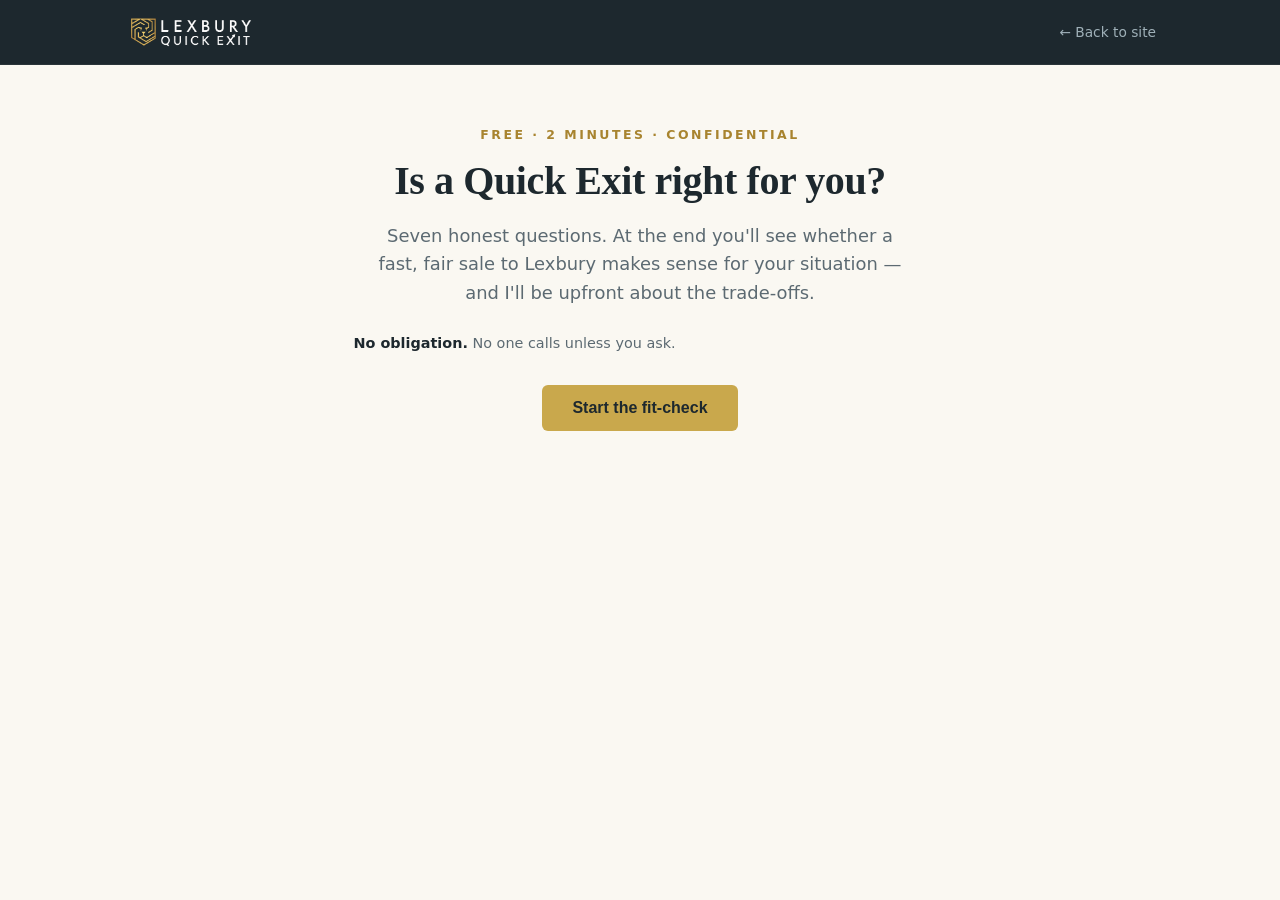
==== assessment.html @ 6c4a0f42 "Initial quickexit.ca site — buyer-focused seller front door Homepage, 7-question Quick Exit fit-chec" ====
<!DOCTYPE html>
<html lang="en">
<head>
<meta charset="UTF-8">
<meta name="viewport" content="width=device-width, initial-scale=1.0">
<title>Quick Exit Fit-Check | Lexbury Quick Exit</title>
<meta name="description" content="A free, 2-minute, confidential fit-check. Seven questions to see whether a fast, fair sale to Lexbury makes sense for your Alberta business. No obligation.">
<link rel="icon" href="/favicon.png">
<link rel="apple-touch-icon" href="/apple-touch-icon.png">
<style>
:root{
  --navy:#1D282E; --navy-2:#26343d; --navy-3:#31424c;
  --gold:#C9A84C; --gold-lt:#e0c982; --gold-deep:#a8842f;
  --cream:#faf8f2; --paper:#ffffff; --ink:#2b3840; --muted:#5c6a72; --line:#e7e2d6;
  --good:#2d7a4f; --good-bg:#e8f5ee;
  --serif:Georgia,'Times New Roman',serif;
  --sans:system-ui,-apple-system,'Segoe UI',Roboto,Helvetica,Arial,sans-serif;
}
*{box-sizing:border-box;margin:0;padding:0;}
html{scroll-behavior:smooth;}
body{font-family:var(--sans);color:var(--ink);background:var(--cream);line-height:1.6;-webkit-font-smoothing:antialiased;}
a{color:inherit;}
img{max-width:100%;display:block;}
.wrap{max-width:720px;margin:0 auto;padding:0 24px;}

.nav{position:sticky;top:0;z-index:50;background:var(--navy);border-bottom:1px solid rgba(255,255,255,.06);}
.nav .inner{max-width:1080px;margin:0 auto;padding:14px 24px;display:flex;align-items:center;justify-content:space-between;}
.nav .logo{height:36px;width:auto;}
.nav a.back{color:#9fb0b8;text-decoration:none;font-size:.86rem;}
.nav a.back:hover{color:#fff;}

.btn{display:inline-block;font-weight:700;font-size:1rem;padding:14px 30px;border-radius:6px;text-decoration:none;cursor:pointer;border:none;transition:transform .1s,background .15s;}
.btn:hover{transform:translateY(-1px);}
.btn-gold{background:var(--gold);color:var(--navy);}
.btn-gold:hover{background:var(--gold-lt);}
.btn-ghost{background:transparent;color:var(--navy);border:1px solid var(--line);}
.btn:disabled{opacity:.4;cursor:not-allowed;transform:none;}

/* intro */
#hero-section{text-align:center;padding:60px 0 40px;}
#hero-section .eyebrow{color:var(--gold-deep);font-size:.78rem;letter-spacing:.2em;text-transform:uppercase;font-weight:700;margin-bottom:14px;}
#hero-section h1{font-family:var(--serif);font-size:2.5rem;color:var(--navy);line-height:1.12;letter-spacing:-.4px;}
#hero-section p{color:var(--muted);font-size:1.12rem;margin:18px auto 6px;max-width:46ch;}
#hero-section .meta{color:var(--muted);font-size:.9rem;margin:24px 0 30px;}
#hero-section .meta b{color:var(--navy);}

/* questions */
.section{display:none;padding:36px 0 70px;}
.section.active{display:block;}
.progress{height:5px;background:var(--line);border-radius:100px;overflow:hidden;margin-bottom:6px;}
.progress-fill{height:100%;background:var(--gold);width:14%;transition:width .35s ease;}
.progress-label{font-size:.78rem;color:var(--muted);letter-spacing:.06em;text-transform:uppercase;font-weight:700;margin-bottom:28px;}
.question-number{color:var(--gold-deep);font-size:.76rem;letter-spacing:.14em;text-transform:uppercase;font-weight:700;margin-bottom:8px;}
.question-text{font-family:var(--serif);font-size:1.7rem;color:var(--navy);line-height:1.25;letter-spacing:-.3px;}
.question-context{color:var(--muted);font-size:1rem;margin:10px 0 24px;}
.options{display:flex;flex-direction:column;gap:10px;}
.option{background:var(--paper);border:1.5px solid var(--line);border-radius:10px;padding:15px 18px;display:flex;gap:14px;align-items:flex-start;cursor:pointer;transition:border-color .12s,background .12s;}
.option:hover{border-color:var(--gold-lt);}
.option.selected{border-color:var(--gold);background:#fffaf0;}
.option-radio{flex:none;width:20px;height:20px;border-radius:50%;border:2px solid var(--line);margin-top:2px;position:relative;transition:border-color .12s;}
.option.selected .option-radio{border-color:var(--gold);}
.option.selected .option-radio::after{content:"";position:absolute;inset:3px;border-radius:50%;background:var(--gold);}
.option-content h4{font-size:1.02rem;color:var(--navy);font-weight:650;}
.option-content p{font-size:.88rem;color:var(--muted);margin-top:2px;}
.q-nav{display:flex;justify-content:space-between;align-items:center;margin-top:28px;}
#btn-back{background:none;border:none;color:var(--muted);font-size:.95rem;cursor:pointer;font-weight:600;}
#btn-back:hover{color:var(--navy);}

/* results */
#section-results{text-align:center;}
.res-eyebrow{color:var(--gold-deep);font-size:.78rem;letter-spacing:.2em;text-transform:uppercase;font-weight:700;margin-bottom:12px;}
.res-title{font-family:var(--serif);font-size:2rem;color:var(--navy);margin-bottom:26px;}
.meter{max-width:440px;margin:0 auto 8px;}
.meter-track{height:12px;background:var(--line);border-radius:100px;overflow:hidden;}
.meter-fill{height:100%;width:0;border-radius:100px;transition:width 1s ease;background:var(--gold);}
.meter-fill.high{background:var(--good);} .meter-fill.high-mid{background:#3f9e6a;}
.meter-fill.medium{background:var(--gold);} .meter-fill.low{background:#c98b3a;}
.meter-row{display:flex;justify-content:space-between;align-items:baseline;max-width:440px;margin:10px auto 4px;}
.meter-label{font-family:var(--serif);font-size:1.3rem;color:var(--navy);font-weight:700;}
.meter-desc{color:var(--muted);font-size:.98rem;max-width:44ch;margin:0 auto 30px;}
.recommendation{border-radius:12px;padding:24px 26px;margin:0 auto 28px;max-width:560px;text-align:left;}
.recommendation.lexbury-fit{background:var(--good-bg);border:1px solid #b8ddc8;}
.recommendation.maxexit-fit{background:#fdf6e6;border:1px solid #e8d5a0;}
.rec-title{font-family:var(--serif);font-size:1.35rem;color:var(--navy);margin-bottom:8px;}
.rec-body{color:var(--ink);font-size:1rem;}
.rec-body a{color:var(--gold-deep);font-weight:600;}
.results-cta{background:var(--navy);color:#fff;border-radius:14px;padding:36px 30px;max-width:560px;margin:0 auto;}
.results-cta h3{font-family:var(--serif);font-size:1.5rem;margin-bottom:8px;}
.results-cta p{color:#c3cdd0;font-size:1rem;margin-bottom:22px;}
.restart{margin-top:26px;}
.restart button{background:none;border:none;color:var(--muted);font-size:.9rem;cursor:pointer;text-decoration:underline;}

@media(max-width:600px){
  #hero-section h1{font-size:2rem;}
  .question-text{font-size:1.4rem;}
  .res-title{font-size:1.6rem;}
  .nav .logo{height:30px;}
}
</style>
</head>
<body>

<nav class="nav">
  <div class="inner">
    <a href="/"><img class="logo" src="/qe-logo-white.png" alt="Lexbury Quick Exit"></a>
    <a class="back" href="/">&larr; Back to site</a>
  </div>
</nav>

<div class="wrap">

  <!-- INTRO -->
  <div id="hero-section">
    <div class="eyebrow">Free &middot; 2 minutes &middot; Confidential</div>
    <h1>Is a Quick Exit right for you?</h1>
    <p>Seven honest questions. At the end you'll see whether a fast, fair sale to Lexbury makes sense for your situation &mdash; and I'll be upfront about the trade-offs.</p>
    <p class="meta"><b>No obligation.</b> No one calls unless you ask.</p>
    <button class="btn btn-gold" onclick="startAssessment()">Start the fit-check</button>
  </div>

  <!-- QUESTIONS -->
  <div id="section-questions" class="section">
    <div class="progress"><div class="progress-fill" id="progress-fill"></div></div>
    <div class="progress-label">Question <span id="q-current">1</span> of 7</div>
    <div id="question-area"></div>
    <div class="q-nav">
      <button id="btn-back" onclick="prevQuestion()">&larr; Back</button>
      <button class="btn btn-gold" id="btn-next" onclick="nextQuestion()" disabled>Continue</button>
    </div>
  </div>

  <!-- RESULTS -->
  <div id="section-results" class="section">
    <div class="res-eyebrow">Your fit-check</div>
    <div class="res-title">Here's where you stand</div>
    <div class="meter">
      <div class="meter-track"><div class="meter-fill" id="readiness-fill"></div></div>
    </div>
    <div class="meter-row" style="justify-content:center;"><div class="meter-label" id="readiness-label">&nbsp;</div></div>
    <div class="meter-desc" id="readiness-desc"></div>
    <div id="recommendation"></div>
    <div class="results-cta" id="results-cta"></div>
    <div class="restart"><button onclick="restartAssessment()">Start over</button></div>
  </div>

</div>

<script>
const BOOK_URL = '/book-call';
const BOOK_DIRECT = 'https://calendar.proton.me/u/17/bookings#VAb2qrhLZLc4ts9JZMKcKnargUFO0wmliVm9OxoDvrg=';
const BOOK_LINK = 'https://maxexit.ca/book';

const questions = [
  { id:'business_model', number:'Question 1', text:'What type of business do you operate?',
    context:'This helps us understand your industry and how deals are typically structured in your space.',
    options:[
      {label:'Franchisor, Royalty, or Recurring Revenue',value:'recurring',readiness:8,margin:'strong'},
      {label:'Specialty Healthcare',value:'healthcare',readiness:7,margin:'solid'},
      {label:'Online Education, E-commerce',value:'ecommerce',readiness:6,margin:'solid'},
      {label:'Wholesale, Specialty Manufacturing, Niche Services',value:'wholesale-mfg',readiness:7,margin:'solid'},
      {label:'Specialty Trade (Plumbing, Electrical, HVAC)',value:'trades',readiness:6,margin:'modest'},
      {label:'Home Services (Landscaping, Snow, Power-washing)',value:'home-services',readiness:5,margin:'modest'},
      {label:'Automotive (Repair, Detail, Car-wash)',value:'auto',readiness:5,margin:'modest'},
      {label:'Construction Services',value:'construction',readiness:5,margin:'modest'},
      {label:'Retail',value:'retail',readiness:4,margin:'low'},
      {label:'General Contracting, Trucking & Transport',value:'contracting',readiness:4,margin:'low'},
      {label:'Professional Services (Legal, Accounting, Engineering)',value:'professional',readiness:6,margin:'solid'},
      {label:'Other',value:'other',readiness:5,margin:'modest'}
    ]},
  { id:'revenue', number:'Question 2', text:"What's your approximate annual revenue?",
    context:'A rough range is fine. We focus on Alberta businesses with $500K+ in revenue.',
    options:[
      {label:'Under $500K',desc:'Early stage or lifestyle business',value:'under500k',readiness:3,fit:'small'},
      {label:'$500K – $1M',value:'500k-1m',readiness:6,fit:'yes'},
      {label:'$1M – $3M',value:'1m-3m',readiness:8,fit:'yes'},
      {label:'$3M – $5M',value:'3m-5m',readiness:9,fit:'yes'},
      {label:'$5M+',value:'5m+',readiness:9,fit:'yes'}
    ]},
  { id:'years_in_business', number:'Question 3', text:'How long has the business been operating?',
    context:'Longevity matters. A business that has survived cycles and changes carries more weight.',
    options:[
      {label:'Less than 5 years',desc:'Still establishing a track record',value:'under5',readiness:4},
      {label:'5 to 10 years',desc:'Proven through at least one cycle',value:'5-10',readiness:6},
      {label:'10 to 20 years',desc:'Well established with staying power',value:'10-20',readiness:7},
      {label:'20 to 30 years',desc:'A generation of durability',value:'20-30',readiness:8},
      {label:'30+ years',desc:'The Lindy Effect — built to last',value:'30plus',readiness:9}
    ]},
  { id:'dependency', number:'Question 4', text:'How dependent is the business on you personally?',
    context:'This affects transition timelines and how we structure the handover.',
    options:[
      {label:'Very involved in day-to-day and key decisions',desc:'It relies heavily on my presence and judgment',value:'high',readiness:5},
      {label:'A key manager handles a lot',desc:"I'm important, but it runs without me day-to-day",value:'medium',readiness:6},
      {label:'Strong team in place',desc:'The business operates independently',value:'low',readiness:9}
    ]},
  { id:'priority', number:'Question 5', text:'What matters most to you in this deal?',
    context:"Pick the one that's most important. There are always trade-offs.",
    options:[
      {label:'Speed',desc:'Get this done as fast as possible',value:'speed',urgency:3,flex:4},
      {label:'Total price',desc:'I want the highest number, even if it takes longer',value:'price',flex:1},
      {label:'A clean break',desc:'Walk away — no strings, no earn-outs',value:'clean',flex:5},
      {label:'Taking care of my people',desc:'I need to know my employees are looked after',value:'employees',flex:4}
    ]},
  { id:'timeline', number:'Question 6', text:'How quickly do you need to be out?',
    context:"There's no wrong answer. This helps us understand what kind of deal makes sense.",
    options:[
      {label:'As soon as possible',desc:'Weeks, not months',value:'asap',urgency:10,flex:2},
      {label:'1 to 3 months',desc:'Soon, but not tomorrow',value:'1-3mo',urgency:7,flex:4},
      {label:'3 to 6 months',desc:'Some runway, but a firm deadline',value:'3-6mo',urgency:4,flex:6},
      {label:'6+ months',desc:'Flexible, exploring my options',value:'6mo+',urgency:2,flex:9}
    ]},
  { id:'driver', number:'Question 7', text:"What's behind your decision to exit?",
    context:'No judgment. Understanding your situation helps us move at the right speed.',
    options:[
      {label:'Health concerns',desc:'Personal or family health driving the timeline',value:'health',urgency:9,flex:4},
      {label:'Burnout',desc:"You've given everything and you're done",value:'burnout',urgency:7,flex:3},
      {label:'Partnership or family dispute',desc:'Divorce, partner conflict, or ownership disagreement',value:'dispute',urgency:8,flex:3},
      {label:'Financial pressure',desc:'Debt, cash flow issues, or creditor timelines',value:'financial',urgency:9,flex:5},
      {label:'Retirement',desc:'Ready to move on to the next chapter',value:'retirement',urgency:5,flex:3},
      {label:'Something else',desc:'A reason not listed here',value:'other',urgency:5,flex:3}
    ]}
];

let currentQ = 0, answers = {};

function startAssessment(){
  document.getElementById('hero-section').style.display='none';
  document.getElementById('section-questions').classList.add('active');
  renderQuestion(); window.scrollTo({top:0,behavior:'smooth'});
}
function renderQuestion(){
  const q=questions[currentQ], selected=answers[q.id];
  document.getElementById('q-current').textContent=currentQ+1;
  document.getElementById('progress-fill').style.width=((currentQ+1)/questions.length*100)+'%';
  document.getElementById('btn-back').style.visibility=currentQ===0?'hidden':'visible';
  const isLast=currentQ===questions.length-1, btn=document.getElementById('btn-next');
  btn.textContent=isLast?'See my results':'Continue'; btn.disabled=selected===undefined;
  let html='<div class="question-number">'+q.number+'</div>';
  html+='<div class="question-text">'+q.text+'</div>';
  html+='<div class="question-context">'+q.context+'</div><div class="options">';
  q.options.forEach(function(opt,i){
    html+='<div class="option'+(selected===i?' selected':'')+'" onclick="selectOption('+i+')">';
    html+='<div class="option-radio"></div><div class="option-content"><h4>'+opt.label+'</h4>';
    if(opt.desc) html+='<p>'+opt.desc+'</p>';
    html+='</div></div>';
  });
  html+='</div>'; document.getElementById('question-area').innerHTML=html;
}
function selectOption(i){ answers[questions[currentQ].id]=i; document.getElementById('btn-next').disabled=false; renderQuestion(); }
function nextQuestion(){ if(currentQ<questions.length-1){ currentQ++; renderQuestion(); window.scrollTo({top:0,behavior:'smooth'}); } else showResults(); }
function prevQuestion(){ if(currentQ>0){ currentQ--; renderQuestion(); } }

function showResults(){
  document.getElementById('section-questions').classList.remove('active');
  document.getElementById('section-results').classList.add('active');

  let urgency=0,readiness=0,flexibility=0,cU=0,cR=0,cF=0;
  questions.forEach(function(q){
    const idx=answers[q.id]; if(idx===undefined) return;
    const opt=q.options[idx];
    if(opt.urgency!==undefined){urgency+=opt.urgency;cU++;}
    if(opt.readiness!==undefined){readiness+=opt.readiness;cR++;}
    if(opt.flex!==undefined){flexibility+=opt.flex;cF++;}
  });
  const avgU=cU?urgency/cU:5, avgR=cR?readiness/cR:5, avgF=cF?flexibility/cF:5;
  const overall=avgU*0.3+avgR*0.35+avgF*0.35;
  const pct=Math.round(Math.min(overall*10,100));

  const fill=document.getElementById('readiness-fill'), label=document.getElementById('readiness-label'), desc=document.getElementById('readiness-desc');
  var barWidth;
  if(pct>=60){
    barWidth=85+Math.round((pct-60)/40*10);
    fill.className='meter-fill '+(pct>=75?'high':'high-mid'); label.textContent='Strong';
    desc.textContent='Your situation aligns well with how Lexbury works. We can likely move quickly.';
  } else if(pct>=35){
    barWidth=60+Math.round((pct-35)/25*20);
    fill.className='meter-fill medium'; label.textContent='Good';
    desc.textContent='There are a few things to work through, but a fast deal is realistic.';
  } else {
    barWidth=Math.max(25,Math.round(pct/35*55));
    fill.className='meter-fill low'; label.textContent='Early';
    desc.textContent='A deal is possible, but you may benefit from some preparation first.';
  }
  setTimeout(function(){ fill.style.width=barWidth+'%'; },200);

  const revOpt=questions[1].options[answers['revenue']];
  const tooSmall=revOpt && revOpt.fit==='small';
  const priorityOpt=questions[4].options[answers['priority']];
  const recDiv=document.getElementById('recommendation');
  const cta=document.getElementById('results-cta');

  if(tooSmall){
    recDiv.innerHTML='<div class="recommendation maxexit-fit"><div class="rec-title">You may be below our acquisition range</div><div class="rec-body">We typically buy Alberta businesses at $500K+ in revenue. That said, every situation is different — if you\'d like to talk it through, I\'m happy to. And you\'re welcome to my free book on what makes a business valuable.</div></div>';
    cta.innerHTML='<h3>Want to talk it through?</h3><p>No pressure, no obligation — just a straight conversation about your options.</p><a href="'+BOOK_URL+'" class="btn btn-gold">Book a call with Mike</a><p style="margin:14px 0 0;font-size:.85rem;color:#9fb0b8">Or grab the <a href="'+BOOK_LINK+'" style="color:var(--gold-lt)">free book</a>.</p>';
  } else if(avgF<2 && avgU<4){
    recDiv.innerHTML='<div class="recommendation maxexit-fit"><div class="rec-title">You may have room to get more than a fast sale gives</div><div class="rec-body">Based on your answers, you have time and you\'re focused on the highest price. A Quick Exit trades some price for speed and certainty — so if you\'re not in a hurry, you may do better taking your time. No pressure from me. Grab my <a href="'+BOOK_LINK+'">free book</a> on what makes a business valuable, and when you\'re ready to sell, I\'m your buyer.</div></div>';
    cta.innerHTML='<h3>No rush? Start with the book.</h3><p>Understand what drives your value first — it\'s free, and there\'s no catch.</p><a href="'+BOOK_LINK+'" class="btn btn-gold">Get the free book</a><p style="margin:14px 0 0;font-size:.85rem;color:#9fb0b8">Or <a href="'+BOOK_URL+'" style="color:var(--gold-lt)">talk to Mike anyway</a> — it\'s free.</p>';
  } else {
    let personal='';
    if(priorityOpt && priorityOpt.value==='employees') personal=' Your people matter in how we structure the transition — we take that seriously.';
    else if(priorityOpt && priorityOpt.value==='clean') personal=' We can structure for a clean break — no earn-outs, no consulting agreements, no looking back.';
    recDiv.innerHTML='<div class="recommendation lexbury-fit"><div class="rec-title">Lexbury looks like a good fit for your situation</div><div class="rec-body">You need to move, and we\'re built for exactly that. The deal won\'t be top-of-market — I\'m upfront about that — but it will be real, closeable, and done on your timeline.'+personal+' The next step is a 30-minute call with Mike.</div></div>';
    cta.innerHTML='<h3>Ready to have the conversation?</h3><p>No commitment, no pressure. A straight 30-minute talk about your situation and what we can do.</p><a href="'+BOOK_URL+'" class="btn btn-gold">Book a call with Mike</a>';
  }

  // ---- Lead tracking (fire-and-forget) → admin Quick Exit Leads ----
  try{
    var leadData={};
    questions.forEach(function(q){ var idx=answers[q.id]; if(idx!==undefined) leadData[q.id]=q.options[idx].value; });
    leadData.score_pct=pct;
    leadData.score_tier=(pct>=60)?'Strong':(pct>=35)?'Good':'Early';
    leadData.recommendation=tooSmall?'too_small':(avgF<2&&avgU<4)?'maxexit_redirect':'lexbury_fit';
    leadData.source=new URLSearchParams(window.location.search).get('src')||document.referrer||'';
    fetch('https://maxexit.ca/api/lexbury-lead',{method:'POST',headers:{'Content-Type':'application/json'},body:JSON.stringify(leadData)}).catch(function(){});
  }catch(e){}

  window.scrollTo({top:0,behavior:'smooth'});
}
function restartAssessment(){
  currentQ=0; answers={};
  document.getElementById('hero-section').style.display='';
  document.getElementById('section-questions').classList.remove('active');
  document.getElementById('section-results').classList.remove('active');
  window.scrollTo({top:0,behavior:'smooth'});
}
</script>
</body>
</html>
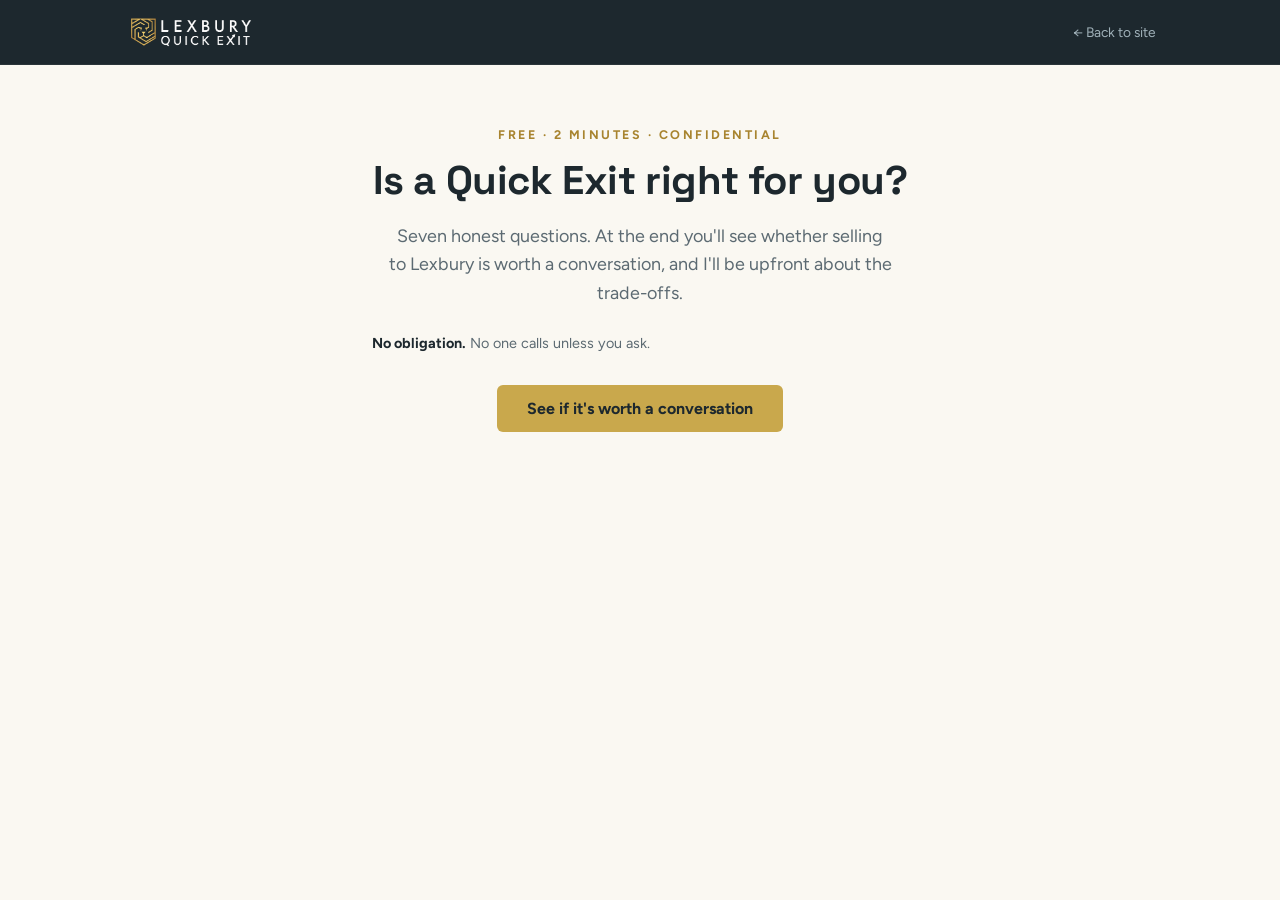
==== commit 9ba53557: "Polish for launch: worth-a-conversation reframe, Space Grotesk/Figtree fonts, Lexbury Investments he" ====
--- a/assessment.html
+++ b/assessment.html
@@ -3,20 +3,25 @@
 <head>
 <meta charset="UTF-8">
 <meta name="viewport" content="width=device-width, initial-scale=1.0">
-<title>Quick Exit Fit-Check | Lexbury Quick Exit</title>
-<meta name="description" content="A free, 2-minute, confidential fit-check. Seven questions to see whether a fast, fair sale to Lexbury makes sense for your Alberta business. No obligation.">
+<title>Worth a Conversation? | Lexbury Quick Exit</title>
+<meta name="description" content="A free, private, 2-minute check. Seven questions to see whether selling your Alberta business to Lexbury is worth a conversation. No obligation, and no one calls unless you ask.">
 <link rel="icon" href="/favicon.png">
 <link rel="apple-touch-icon" href="/apple-touch-icon.png">
+<link rel="preconnect" href="https://fonts.googleapis.com">
+<link rel="preconnect" href="https://fonts.gstatic.com" crossorigin>
+<link href="https://fonts.googleapis.com/css2?family=Space+Grotesk:wght@400;500;700&family=Figtree:wght@400;500;600;700&display=swap" rel="stylesheet">
 <style>
 :root{
   --navy:#1D282E; --navy-2:#26343d; --navy-3:#31424c;
   --gold:#C9A84C; --gold-lt:#e0c982; --gold-deep:#a8842f;
   --cream:#faf8f2; --paper:#ffffff; --ink:#2b3840; --muted:#5c6a72; --line:#e7e2d6;
   --good:#2d7a4f; --good-bg:#e8f5ee;
-  --serif:Georgia,'Times New Roman',serif;
-  --sans:system-ui,-apple-system,'Segoe UI',Roboto,Helvetica,Arial,sans-serif;
+  /* Option D typography (both sans): --serif = DISPLAY face, --sans = BODY face */
+  --serif:'Space Grotesk',system-ui,-apple-system,'Segoe UI',Roboto,Helvetica,Arial,sans-serif;
+  --sans:'Figtree',system-ui,-apple-system,'Segoe UI',Roboto,Helvetica,Arial,sans-serif;
 }
 *{box-sizing:border-box;margin:0;padding:0;}
+button{font-family:inherit;}
 html{scroll-behavior:smooth;}
 body{font-family:var(--sans);color:var(--ink);background:var(--cream);line-height:1.6;-webkit-font-smoothing:antialiased;}
 a{color:inherit;}
@@ -84,11 +89,30 @@
 .rec-title{font-family:var(--serif);font-size:1.35rem;color:var(--navy);margin-bottom:8px;}
 .rec-body{color:var(--ink);font-size:1rem;}
 .rec-body a{color:var(--gold-deep);font-weight:600;}
-.results-cta{background:var(--navy);color:#fff;border-radius:14px;padding:36px 30px;max-width:560px;margin:0 auto;}
+.results-cta{background:linear-gradient(rgba(29,40,46,.80), rgba(29,40,46,.90)), url('/hero-bg.jpg') center/cover no-repeat;color:#fff;border-radius:14px;padding:36px 30px;max-width:560px;margin:0 auto;}
 .results-cta h3{font-family:var(--serif);font-size:1.5rem;margin-bottom:8px;}
 .results-cta p{color:#c3cdd0;font-size:1rem;margin-bottom:22px;}
 .restart{margin-top:26px;}
 .restart button{background:none;border:none;color:var(--muted);font-size:.9rem;cursor:pointer;text-decoration:underline;}
+/* 5-step journey tracker */
+.journey{max-width:600px;margin:44px auto 0;padding-top:34px;border-top:1px solid var(--line);}
+.journey-head{text-align:center;font-size:.98rem;color:var(--muted);margin-bottom:26px;}
+.journey-head b{color:var(--navy);}
+.journey-steps{display:flex;justify-content:space-between;position:relative;}
+.journey-steps::before{content:"";position:absolute;top:17px;left:9%;right:9%;height:2px;background:var(--line);z-index:0;}
+.jstep{position:relative;z-index:1;display:flex;flex-direction:column;align-items:center;flex:1;}
+.jdot{width:36px;height:36px;border-radius:50%;background:#fff;border:2px solid var(--line);color:var(--muted);font-weight:700;font-size:.92rem;display:grid;place-items:center;}
+.jstep.done .jdot{background:var(--gold);border-color:var(--gold);color:var(--navy);}
+.jstep.next .jdot{border-color:var(--gold);color:var(--gold-deep);}
+.jlabel{font-size:.72rem;color:var(--muted);margin-top:9px;line-height:1.25;text-align:center;max-width:82px;}
+.jstep.done .jlabel,.jstep.next .jlabel{color:var(--navy);font-weight:600;}
+@media(max-width:520px){.jdot{width:30px;height:30px;font-size:.8rem;}.jlabel{font-size:.62rem;max-width:58px;margin-top:7px;}.journey-steps::before{top:14px;left:10%;right:10%;}}
+/* projected-close countdown */
+.countdown{max-width:440px;margin:0 auto 28px;background:var(--navy);color:#fff;border-radius:14px;padding:22px 26px;text-align:center;}
+.cd-label{font-size:.78rem;letter-spacing:.08em;text-transform:uppercase;color:var(--gold);font-weight:700;}
+.cd-date{font-family:var(--serif);font-size:2rem;color:#fff;margin:7px 0 5px;letter-spacing:-.3px;line-height:1.1;}
+.cd-days{font-size:.92rem;color:#c3cdd0;}
+.cd-days span{color:var(--gold-lt);font-weight:700;font-variant-numeric:tabular-nums;}
 
 @media(max-width:600px){
   #hero-section h1{font-size:2rem;}
@@ -113,9 +137,9 @@
   <div id="hero-section">
     <div class="eyebrow">Free &middot; 2 minutes &middot; Confidential</div>
     <h1>Is a Quick Exit right for you?</h1>
-    <p>Seven honest questions. At the end you'll see whether a fast, fair sale to Lexbury makes sense for your situation &mdash; and I'll be upfront about the trade-offs.</p>
+    <p>Seven honest questions. At the end you'll see whether selling to Lexbury is worth a conversation, and I'll be upfront about the trade-offs.</p>
     <p class="meta"><b>No obligation.</b> No one calls unless you ask.</p>
-    <button class="btn btn-gold" onclick="startAssessment()">Start the fit-check</button>
+    <button class="btn btn-gold" onclick="startAssessment()">See if it's worth a conversation</button>
   </div>
 
   <!-- QUESTIONS -->
@@ -131,7 +155,7 @@
 
   <!-- RESULTS -->
   <div id="section-results" class="section">
-    <div class="res-eyebrow">Your fit-check</div>
+    <div class="res-eyebrow">Your result</div>
     <div class="res-title">Here's where you stand</div>
     <div class="meter">
       <div class="meter-track"><div class="meter-fill" id="readiness-fill"></div></div>
@@ -139,14 +163,31 @@
     <div class="meter-row" style="justify-content:center;"><div class="meter-label" id="readiness-label">&nbsp;</div></div>
     <div class="meter-desc" id="readiness-desc"></div>
     <div id="recommendation"></div>
+    <div class="countdown" id="countdown" style="display:none">
+      <div class="cd-label">If we move ahead, you could be closed by</div>
+      <div class="cd-date" id="cd-date"></div>
+      <div class="cd-days">about <span id="cd-num">0</span> days from today</div>
+    </div>
     <div class="results-cta" id="results-cta"></div>
+
+    <div class="journey">
+      <div class="journey-head">That's the easy part done. Here's the path from here, starting with a conversation.</div>
+      <div class="journey-steps">
+        <div class="jstep next"><div class="jdot">1</div><div class="jlabel">Conversation</div></div>
+        <div class="jstep"><div class="jdot">2</div><div class="jlabel">Discreet visit</div></div>
+        <div class="jstep"><div class="jdot">3</div><div class="jlabel">Confidential review</div></div>
+        <div class="jstep"><div class="jdot">4</div><div class="jlabel">Fair offer</div></div>
+        <div class="jstep"><div class="jdot">5</div><div class="jlabel">Close</div></div>
+      </div>
+    </div>
+
     <div class="restart"><button onclick="restartAssessment()">Start over</button></div>
   </div>
 
 </div>
 
 <script>
-const BOOK_URL = '/book-call';
+const BOOK_URL = '/book-call.html';
 const BOOK_DIRECT = 'https://calendar.proton.me/u/17/bookings#VAb2qrhLZLc4ts9JZMKcKnargUFO0wmliVm9OxoDvrg=';
 const BOOK_LINK = 'https://maxexit.ca/book';
 
@@ -183,7 +224,7 @@
       {label:'5 to 10 years',desc:'Proven through at least one cycle',value:'5-10',readiness:6},
       {label:'10 to 20 years',desc:'Well established with staying power',value:'10-20',readiness:7},
       {label:'20 to 30 years',desc:'A generation of durability',value:'20-30',readiness:8},
-      {label:'30+ years',desc:'The Lindy Effect — built to last',value:'30plus',readiness:9}
+      {label:'30+ years',desc:'Built to last',value:'30plus',readiness:9}
     ]},
   { id:'dependency', number:'Question 4', text:'How dependent is the business on you personally?',
     context:'This affects transition timelines and how we structure the handover.',
@@ -197,7 +238,7 @@
     options:[
       {label:'Speed',desc:'Get this done as fast as possible',value:'speed',urgency:3,flex:4},
       {label:'Total price',desc:'I want the highest number, even if it takes longer',value:'price',flex:1},
-      {label:'A clean break',desc:'Walk away — no strings, no earn-outs',value:'clean',flex:5},
+      {label:'A clean break',desc:'Walk away. No strings, no earn-outs.',value:'clean',flex:5},
       {label:'Taking care of my people',desc:'I need to know my employees are looked after',value:'employees',flex:4}
     ]},
   { id:'timeline', number:'Question 6', text:'How quickly do you need to be out?',
@@ -285,22 +326,35 @@
   const revOpt=questions[1].options[answers['revenue']];
   const tooSmall=revOpt && revOpt.fit==='small';
   const priorityOpt=questions[4].options[answers['priority']];
+  const timelineOpt=questions[5].options[answers['timeline']];
+  const hasTime = !tooSmall && priorityOpt && priorityOpt.value==='price' && timelineOpt && timelineOpt.value==='6mo+';
   const recDiv=document.getElementById('recommendation');
   const cta=document.getElementById('results-cta');
 
   if(tooSmall){
-    recDiv.innerHTML='<div class="recommendation maxexit-fit"><div class="rec-title">You may be below our acquisition range</div><div class="rec-body">We typically buy Alberta businesses at $500K+ in revenue. That said, every situation is different — if you\'d like to talk it through, I\'m happy to. And you\'re welcome to my free book on what makes a business valuable.</div></div>';
-    cta.innerHTML='<h3>Want to talk it through?</h3><p>No pressure, no obligation — just a straight conversation about your options.</p><a href="'+BOOK_URL+'" class="btn btn-gold">Book a call with Mike</a><p style="margin:14px 0 0;font-size:.85rem;color:#9fb0b8">Or grab the <a href="'+BOOK_LINK+'" style="color:var(--gold-lt)">free book</a>.</p>';
-  } else if(avgF<2 && avgU<4){
-    recDiv.innerHTML='<div class="recommendation maxexit-fit"><div class="rec-title">You may have room to get more than a fast sale gives</div><div class="rec-body">Based on your answers, you have time and you\'re focused on the highest price. A Quick Exit trades some price for speed and certainty — so if you\'re not in a hurry, you may do better taking your time. No pressure from me. Grab my <a href="'+BOOK_LINK+'">free book</a> on what makes a business valuable, and when you\'re ready to sell, I\'m your buyer.</div></div>';
-    cta.innerHTML='<h3>No rush? Start with the book.</h3><p>Understand what drives your value first — it\'s free, and there\'s no catch.</p><a href="'+BOOK_LINK+'" class="btn btn-gold">Get the free book</a><p style="margin:14px 0 0;font-size:.85rem;color:#9fb0b8">Or <a href="'+BOOK_URL+'" style="color:var(--gold-lt)">talk to Mike anyway</a> — it\'s free.</p>';
+    recDiv.innerHTML='<div class="recommendation maxexit-fit"><div class="rec-title">You may be below our range</div><div class="rec-body">We usually buy Alberta businesses doing $500K or more in revenue. Yours may be under that, but every situation is different. If you want to talk it through, I\'m glad to. You\'re also welcome to my free book on what makes a business valuable.</div></div>';
+    cta.innerHTML='<h3>Want to talk it through?</h3><p>No pressure, no obligation. Just a straight conversation about your options.</p><a href="'+BOOK_URL+'" class="btn btn-gold">Book a call with Mike</a><p style="margin:14px 0 0;font-size:.85rem;color:#9fb0b8">Or grab the <a href="'+BOOK_LINK+'" style="color:var(--gold-lt)">free book</a>.</p>';
+  } else if(hasTime){
+    recDiv.innerHTML='<div class="recommendation maxexit-fit"><div class="rec-title">You may do better taking your time</div><div class="rec-body">You told me you want top price and you\'re in no hurry. A Quick Exit trades some price for speed and certainty, so if you have the runway, you\'ll likely come out ahead by preparing and waiting for the right buyer. No pressure from me. Grab my <a href="'+BOOK_LINK+'">free book</a> on what makes a business valuable, and when you\'re ready to sell, I\'m your buyer.</div></div>';
+    cta.innerHTML='<h3>No rush? Start with the book.</h3><p>Get clear on what drives your value first. It\'s free, and there\'s no catch.</p><a href="'+BOOK_LINK+'" class="btn btn-gold">Get the free book</a><p style="margin:14px 0 0;font-size:.85rem;color:#9fb0b8">Or <a href="'+BOOK_URL+'" style="color:var(--gold-lt)">talk to Mike anyway</a>. It\'s free.</p>';
   } else {
     let personal='';
-    if(priorityOpt && priorityOpt.value==='employees') personal=' Your people matter in how we structure the transition — we take that seriously.';
-    else if(priorityOpt && priorityOpt.value==='clean') personal=' We can structure for a clean break — no earn-outs, no consulting agreements, no looking back.';
-    recDiv.innerHTML='<div class="recommendation lexbury-fit"><div class="rec-title">Lexbury looks like a good fit for your situation</div><div class="rec-body">You need to move, and we\'re built for exactly that. The deal won\'t be top-of-market — I\'m upfront about that — but it will be real, closeable, and done on your timeline.'+personal+' The next step is a 30-minute call with Mike.</div></div>';
-    cta.innerHTML='<h3>Ready to have the conversation?</h3><p>No commitment, no pressure. A straight 30-minute talk about your situation and what we can do.</p><a href="'+BOOK_URL+'" class="btn btn-gold">Book a call with Mike</a>';
+    if(priorityOpt && priorityOpt.value==='employees') personal=' Your people matter, and I structure the handover to look after them.';
+    else if(priorityOpt && priorityOpt.value==='clean') personal=' We can do a clean break. No earn-outs, no consulting agreements, no looking back.';
+    recDiv.innerHTML='<div class="recommendation lexbury-fit"><div class="rec-title">This sounds worth a conversation</div><div class="rec-body">You need to move, and that\'s what a Quick Exit is for. It won\'t be top-of-market, and I\'m upfront about that, but it\'s real, it closes, and it\'s quick.'+personal+' The next step is a 30-minute call with Mike.</div></div>';
+    cta.innerHTML='<h3>Ready to have the conversation?</h3><p>No commitment, no pressure. A straight 30-minute talk about your situation and what I can do.</p><a href="'+BOOK_URL+'" class="btn btn-gold">Book a call with Mike</a>';
   }
+
+  // ---- Projected-close countdown (fit outcome only) ----
+  var cd=document.getElementById('countdown');
+  if(!tooSmall && !hasTime){
+    var tlDays={'asap':60,'1-3mo':90,'3-6mo':120,'6mo+':150};
+    var days=(timelineOpt && tlDays[timelineOpt.value])?tlDays[timelineOpt.value]:120; // default ~4 months
+    var target=new Date(); target.setDate(target.getDate()+days);
+    document.getElementById('cd-date').textContent=target.toLocaleDateString('en-US',{year:'numeric',month:'long',day:'numeric'});
+    cd.style.display='';
+    document.getElementById('cd-num').textContent=days;
+  } else { cd.style.display='none'; }
 
   // ---- Lead tracking (fire-and-forget) → admin Quick Exit Leads ----
   try{
@@ -308,7 +362,7 @@
     questions.forEach(function(q){ var idx=answers[q.id]; if(idx!==undefined) leadData[q.id]=q.options[idx].value; });
     leadData.score_pct=pct;
     leadData.score_tier=(pct>=60)?'Strong':(pct>=35)?'Good':'Early';
-    leadData.recommendation=tooSmall?'too_small':(avgF<2&&avgU<4)?'maxexit_redirect':'lexbury_fit';
+    leadData.recommendation=tooSmall?'too_small':hasTime?'maxexit_redirect':'lexbury_fit';
     leadData.source=new URLSearchParams(window.location.search).get('src')||document.referrer||'';
     fetch('https://maxexit.ca/api/lexbury-lead',{method:'POST',headers:{'Content-Type':'application/json'},body:JSON.stringify(leadData)}).catch(function(){});
   }catch(e){}
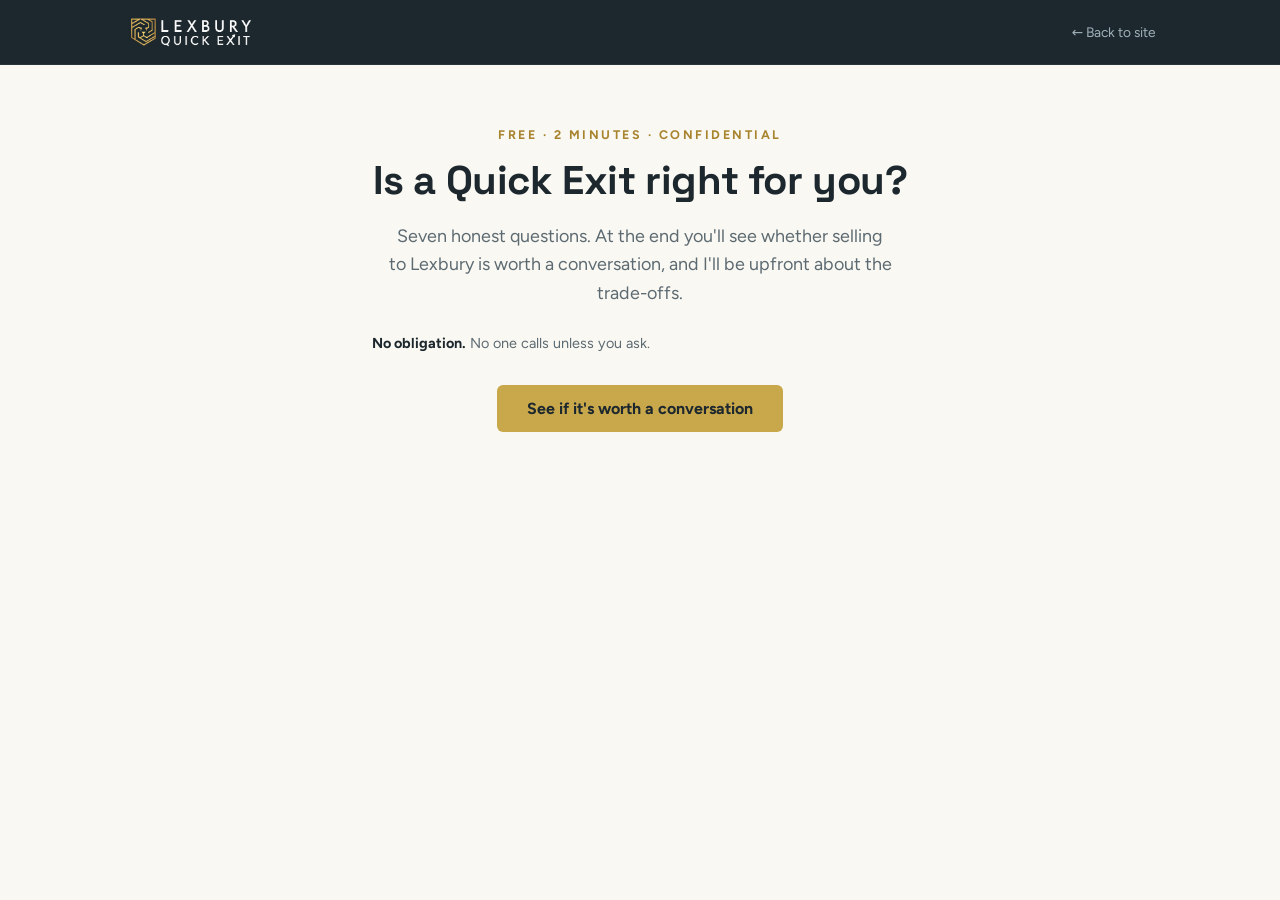
==== commit 9761dbca: "Self-host Space Grotesk + Figtree fonts (drop Google Fonts dependency) Co-Authored-By: Claude Opus 4" ====
--- a/assessment.html
+++ b/assessment.html
@@ -7,9 +7,7 @@
 <meta name="description" content="A free, private, 2-minute check. Seven questions to see whether selling your Alberta business to Lexbury is worth a conversation. No obligation, and no one calls unless you ask.">
 <link rel="icon" href="/favicon.png">
 <link rel="apple-touch-icon" href="/apple-touch-icon.png">
-<link rel="preconnect" href="https://fonts.googleapis.com">
-<link rel="preconnect" href="https://fonts.gstatic.com" crossorigin>
-<link href="https://fonts.googleapis.com/css2?family=Space+Grotesk:wght@400;500;700&family=Figtree:wght@400;500;600;700&display=swap" rel="stylesheet">
+<link rel="stylesheet" href="/fonts.css">
 <style>
 :root{
   --navy:#1D282E; --navy-2:#26343d; --navy-3:#31424c;
--- a/fonts.css
+++ b/fonts.css
@@ -0,0 +1,181 @@
+/* Self-hosted Space Grotesk + Figtree (from Google Fonts, latin subsets). */
+/* latin-ext */
+@font-face {
+  font-family: 'Figtree';
+  font-style: normal;
+  font-weight: 400;
+  font-display: swap;
+  src: url(/fonts/_Xms-HUzqDCFdgfMm4q9DbZs.woff2) format('woff2');
+  unicode-range: U+0100-02BA, U+02BD-02C5, U+02C7-02CC, U+02CE-02D7, U+02DD-02FF, U+0304, U+0308, U+0329, U+1D00-1DBF, U+1E00-1E9F, U+1EF2-1EFF, U+2020, U+20A0-20AB, U+20AD-20C0, U+2113, U+2C60-2C7F, U+A720-A7FF;
+}
+/* latin */
+@font-face {
+  font-family: 'Figtree';
+  font-style: normal;
+  font-weight: 400;
+  font-display: swap;
+  src: url(/fonts/_Xms-HUzqDCFdgfMm4S9DQ.woff2) format('woff2');
+  unicode-range: U+0000-00FF, U+0131, U+0152-0153, U+02BB-02BC, U+02C6, U+02DA, U+02DC, U+0304, U+0308, U+0329, U+2000-206F, U+20AC, U+2122, U+2191, U+2193, U+2212, U+2215, U+FEFF, U+FFFD;
+}
+/* latin-ext */
+@font-face {
+  font-family: 'Figtree';
+  font-style: normal;
+  font-weight: 500;
+  font-display: swap;
+  src: url(/fonts/_Xms-HUzqDCFdgfMm4q9DbZs.woff2) format('woff2');
+  unicode-range: U+0100-02BA, U+02BD-02C5, U+02C7-02CC, U+02CE-02D7, U+02DD-02FF, U+0304, U+0308, U+0329, U+1D00-1DBF, U+1E00-1E9F, U+1EF2-1EFF, U+2020, U+20A0-20AB, U+20AD-20C0, U+2113, U+2C60-2C7F, U+A720-A7FF;
+}
+/* latin */
+@font-face {
+  font-family: 'Figtree';
+  font-style: normal;
+  font-weight: 500;
+  font-display: swap;
+  src: url(/fonts/_Xms-HUzqDCFdgfMm4S9DQ.woff2) format('woff2');
+  unicode-range: U+0000-00FF, U+0131, U+0152-0153, U+02BB-02BC, U+02C6, U+02DA, U+02DC, U+0304, U+0308, U+0329, U+2000-206F, U+20AC, U+2122, U+2191, U+2193, U+2212, U+2215, U+FEFF, U+FFFD;
+}
+/* latin-ext */
+@font-face {
+  font-family: 'Figtree';
+  font-style: normal;
+  font-weight: 600;
+  font-display: swap;
+  src: url(/fonts/_Xms-HUzqDCFdgfMm4q9DbZs.woff2) format('woff2');
+  unicode-range: U+0100-02BA, U+02BD-02C5, U+02C7-02CC, U+02CE-02D7, U+02DD-02FF, U+0304, U+0308, U+0329, U+1D00-1DBF, U+1E00-1E9F, U+1EF2-1EFF, U+2020, U+20A0-20AB, U+20AD-20C0, U+2113, U+2C60-2C7F, U+A720-A7FF;
+}
+/* latin */
+@font-face {
+  font-family: 'Figtree';
+  font-style: normal;
+  font-weight: 600;
+  font-display: swap;
+  src: url(/fonts/_Xms-HUzqDCFdgfMm4S9DQ.woff2) format('woff2');
+  unicode-range: U+0000-00FF, U+0131, U+0152-0153, U+02BB-02BC, U+02C6, U+02DA, U+02DC, U+0304, U+0308, U+0329, U+2000-206F, U+20AC, U+2122, U+2191, U+2193, U+2212, U+2215, U+FEFF, U+FFFD;
+}
+/* latin-ext */
+@font-face {
+  font-family: 'Figtree';
+  font-style: normal;
+  font-weight: 700;
+  font-display: swap;
+  src: url(/fonts/_Xms-HUzqDCFdgfMm4q9DbZs.woff2) format('woff2');
+  unicode-range: U+0100-02BA, U+02BD-02C5, U+02C7-02CC, U+02CE-02D7, U+02DD-02FF, U+0304, U+0308, U+0329, U+1D00-1DBF, U+1E00-1E9F, U+1EF2-1EFF, U+2020, U+20A0-20AB, U+20AD-20C0, U+2113, U+2C60-2C7F, U+A720-A7FF;
+}
+/* latin */
+@font-face {
+  font-family: 'Figtree';
+  font-style: normal;
+  font-weight: 700;
+  font-display: swap;
+  src: url(/fonts/_Xms-HUzqDCFdgfMm4S9DQ.woff2) format('woff2');
+  unicode-range: U+0000-00FF, U+0131, U+0152-0153, U+02BB-02BC, U+02C6, U+02DA, U+02DC, U+0304, U+0308, U+0329, U+2000-206F, U+20AC, U+2122, U+2191, U+2193, U+2212, U+2215, U+FEFF, U+FFFD;
+}
+/* vietnamese */
+@font-face {
+  font-family: 'Space Grotesk';
+  font-style: normal;
+  font-weight: 400;
+  font-display: swap;
+  src: url(/fonts/V8mDoQDjQSkFtoMM3T6r8E7mPb54C-s0.woff2) format('woff2');
+  unicode-range: U+0102-0103, U+0110-0111, U+0128-0129, U+0168-0169, U+01A0-01A1, U+01AF-01B0, U+0300-0301, U+0303-0304, U+0308-0309, U+0323, U+0329, U+1EA0-1EF9, U+20AB;
+}
+/* latin-ext */
+@font-face {
+  font-family: 'Space Grotesk';
+  font-style: normal;
+  font-weight: 400;
+  font-display: swap;
+  src: url(/fonts/V8mDoQDjQSkFtoMM3T6r8E7mPb94C-s0.woff2) format('woff2');
+  unicode-range: U+0100-02BA, U+02BD-02C5, U+02C7-02CC, U+02CE-02D7, U+02DD-02FF, U+0304, U+0308, U+0329, U+1D00-1DBF, U+1E00-1E9F, U+1EF2-1EFF, U+2020, U+20A0-20AB, U+20AD-20C0, U+2113, U+2C60-2C7F, U+A720-A7FF;
+}
+/* latin */
+@font-face {
+  font-family: 'Space Grotesk';
+  font-style: normal;
+  font-weight: 400;
+  font-display: swap;
+  src: url(/fonts/V8mDoQDjQSkFtoMM3T6r8E7mPbF4Cw.woff2) format('woff2');
+  unicode-range: U+0000-00FF, U+0131, U+0152-0153, U+02BB-02BC, U+02C6, U+02DA, U+02DC, U+0304, U+0308, U+0329, U+2000-206F, U+20AC, U+2122, U+2191, U+2193, U+2212, U+2215, U+FEFF, U+FFFD;
+}
+/* vietnamese */
+@font-face {
+  font-family: 'Space Grotesk';
+  font-style: normal;
+  font-weight: 500;
+  font-display: swap;
+  src: url(/fonts/V8mDoQDjQSkFtoMM3T6r8E7mPb54C-s0.woff2) format('woff2');
+  unicode-range: U+0102-0103, U+0110-0111, U+0128-0129, U+0168-0169, U+01A0-01A1, U+01AF-01B0, U+0300-0301, U+0303-0304, U+0308-0309, U+0323, U+0329, U+1EA0-1EF9, U+20AB;
+}
+/* latin-ext */
+@font-face {
+  font-family: 'Space Grotesk';
+  font-style: normal;
+  font-weight: 500;
+  font-display: swap;
+  src: url(/fonts/V8mDoQDjQSkFtoMM3T6r8E7mPb94C-s0.woff2) format('woff2');
+  unicode-range: U+0100-02BA, U+02BD-02C5, U+02C7-02CC, U+02CE-02D7, U+02DD-02FF, U+0304, U+0308, U+0329, U+1D00-1DBF, U+1E00-1E9F, U+1EF2-1EFF, U+2020, U+20A0-20AB, U+20AD-20C0, U+2113, U+2C60-2C7F, U+A720-A7FF;
+}
+/* latin */
+@font-face {
+  font-family: 'Space Grotesk';
+  font-style: normal;
+  font-weight: 500;
+  font-display: swap;
+  src: url(/fonts/V8mDoQDjQSkFtoMM3T6r8E7mPbF4Cw.woff2) format('woff2');
+  unicode-range: U+0000-00FF, U+0131, U+0152-0153, U+02BB-02BC, U+02C6, U+02DA, U+02DC, U+0304, U+0308, U+0329, U+2000-206F, U+20AC, U+2122, U+2191, U+2193, U+2212, U+2215, U+FEFF, U+FFFD;
+}
+/* vietnamese */
+@font-face {
+  font-family: 'Space Grotesk';
+  font-style: normal;
+  font-weight: 600;
+  font-display: swap;
+  src: url(/fonts/V8mDoQDjQSkFtoMM3T6r8E7mPb54C-s0.woff2) format('woff2');
+  unicode-range: U+0102-0103, U+0110-0111, U+0128-0129, U+0168-0169, U+01A0-01A1, U+01AF-01B0, U+0300-0301, U+0303-0304, U+0308-0309, U+0323, U+0329, U+1EA0-1EF9, U+20AB;
+}
+/* latin-ext */
+@font-face {
+  font-family: 'Space Grotesk';
+  font-style: normal;
+  font-weight: 600;
+  font-display: swap;
+  src: url(/fonts/V8mDoQDjQSkFtoMM3T6r8E7mPb94C-s0.woff2) format('woff2');
+  unicode-range: U+0100-02BA, U+02BD-02C5, U+02C7-02CC, U+02CE-02D7, U+02DD-02FF, U+0304, U+0308, U+0329, U+1D00-1DBF, U+1E00-1E9F, U+1EF2-1EFF, U+2020, U+20A0-20AB, U+20AD-20C0, U+2113, U+2C60-2C7F, U+A720-A7FF;
+}
+/* latin */
+@font-face {
+  font-family: 'Space Grotesk';
+  font-style: normal;
+  font-weight: 600;
+  font-display: swap;
+  src: url(/fonts/V8mDoQDjQSkFtoMM3T6r8E7mPbF4Cw.woff2) format('woff2');
+  unicode-range: U+0000-00FF, U+0131, U+0152-0153, U+02BB-02BC, U+02C6, U+02DA, U+02DC, U+0304, U+0308, U+0329, U+2000-206F, U+20AC, U+2122, U+2191, U+2193, U+2212, U+2215, U+FEFF, U+FFFD;
+}
+/* vietnamese */
+@font-face {
+  font-family: 'Space Grotesk';
+  font-style: normal;
+  font-weight: 700;
+  font-display: swap;
+  src: url(/fonts/V8mDoQDjQSkFtoMM3T6r8E7mPb54C-s0.woff2) format('woff2');
+  unicode-range: U+0102-0103, U+0110-0111, U+0128-0129, U+0168-0169, U+01A0-01A1, U+01AF-01B0, U+0300-0301, U+0303-0304, U+0308-0309, U+0323, U+0329, U+1EA0-1EF9, U+20AB;
+}
+/* latin-ext */
+@font-face {
+  font-family: 'Space Grotesk';
+  font-style: normal;
+  font-weight: 700;
+  font-display: swap;
+  src: url(/fonts/V8mDoQDjQSkFtoMM3T6r8E7mPb94C-s0.woff2) format('woff2');
+  unicode-range: U+0100-02BA, U+02BD-02C5, U+02C7-02CC, U+02CE-02D7, U+02DD-02FF, U+0304, U+0308, U+0329, U+1D00-1DBF, U+1E00-1E9F, U+1EF2-1EFF, U+2020, U+20A0-20AB, U+20AD-20C0, U+2113, U+2C60-2C7F, U+A720-A7FF;
+}
+/* latin */
+@font-face {
+  font-family: 'Space Grotesk';
+  font-style: normal;
+  font-weight: 700;
+  font-display: swap;
+  src: url(/fonts/V8mDoQDjQSkFtoMM3T6r8E7mPbF4Cw.woff2) format('woff2');
+  unicode-range: U+0000-00FF, U+0131, U+0152-0153, U+02BB-02BC, U+02C6, U+02DA, U+02DC, U+0304, U+0308, U+0329, U+2000-206F, U+20AC, U+2122, U+2191, U+2193, U+2212, U+2215, U+FEFF, U+FFFD;
+}
